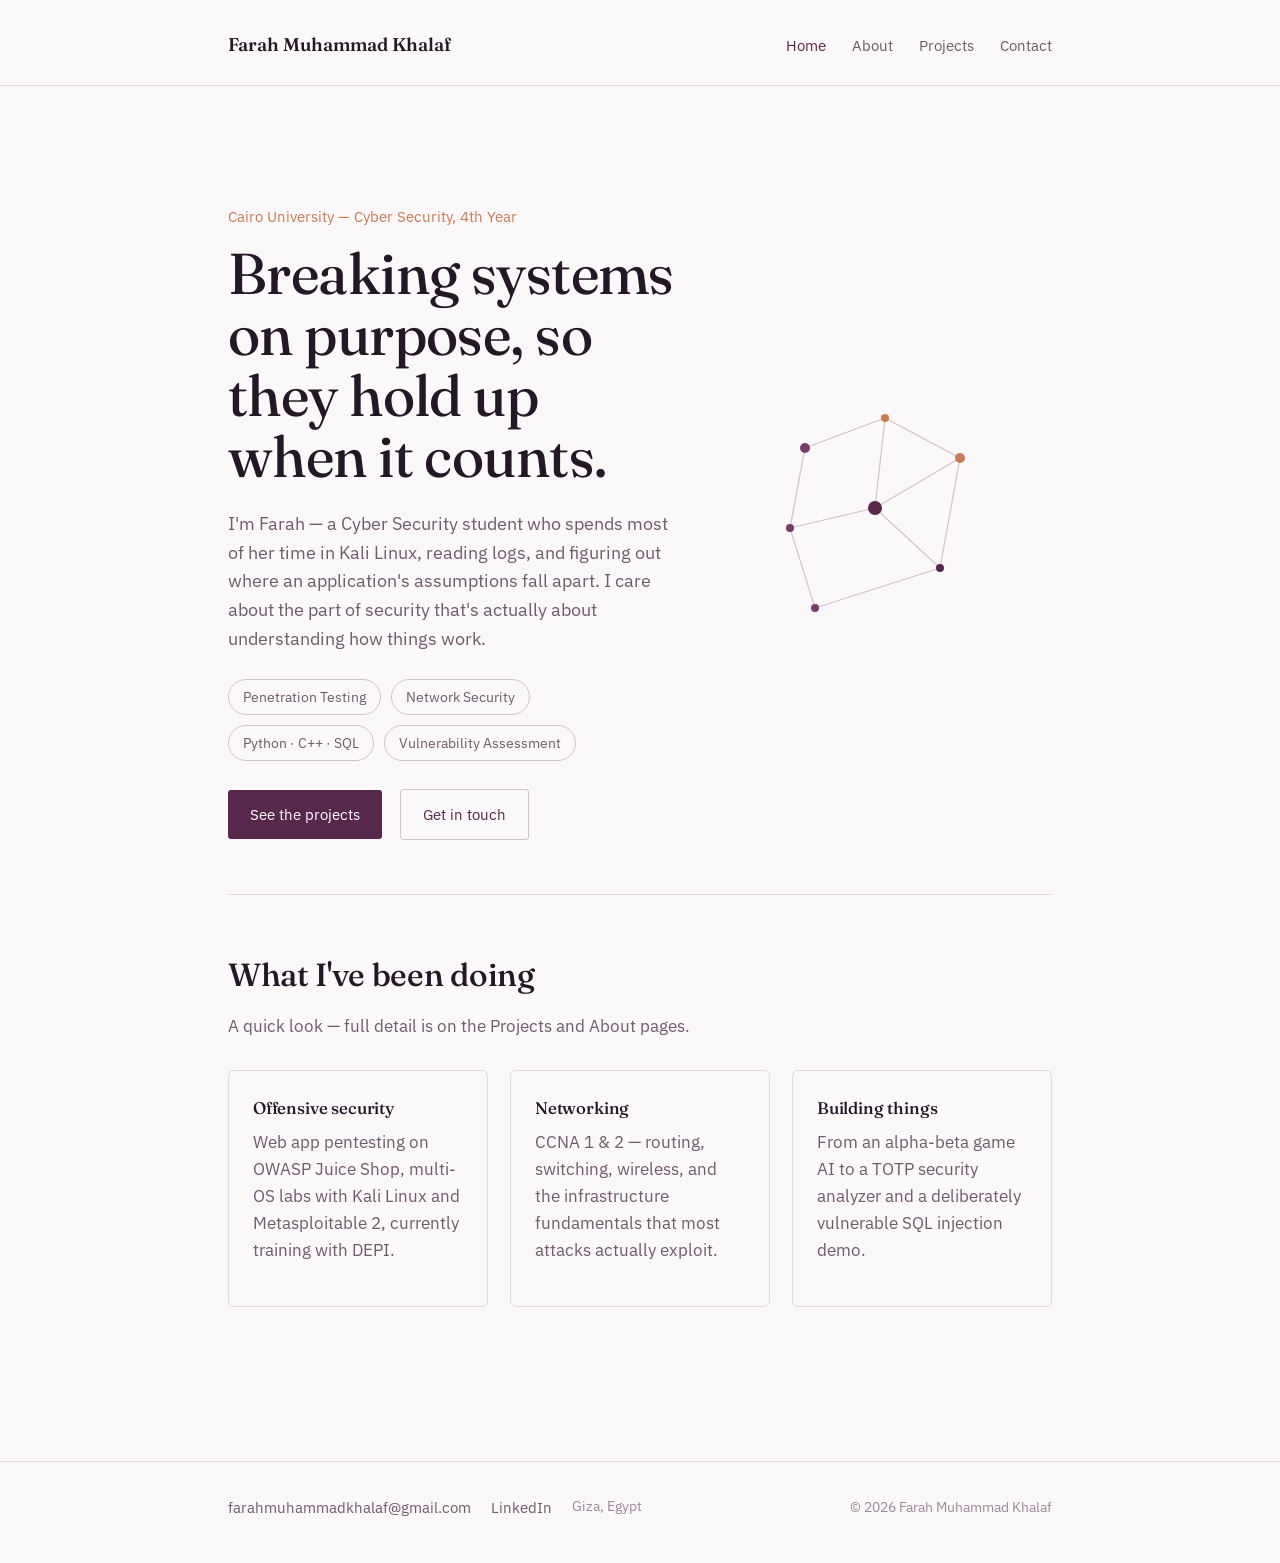
==== index.html @ e27280cc "add portfolio site" ====
<!DOCTYPE html>
<html lang="en">
<head>
<meta charset="UTF-8">
<meta name="viewport" content="width=device-width, initial-scale=1.0">
<title>Farah Muhammad Khalaf — Cyber Security Student</title>
<link rel="preconnect" href="https://fonts.googleapis.com">
<link href="https://fonts.googleapis.com/css2?family=Fraunces:opsz,wght@9..144,380..600&family=IBM+Plex+Sans:wght@400;500;600&family=IBM+Plex+Mono:wght@400;500&display=swap" rel="stylesheet">
<link rel="stylesheet" href="style.css">
</head>
<body>

<header class="site-head">
  <div class="wrap">
    <a href="index.html" class="mark">Farah Muhammad Khalaf</a>
    <nav class="primary-nav">
      <a href="index.html" class="current">Home</a>
      <a href="about.html">About</a>
      <a href="projects.html">Projects</a>
      <a href="contact.html">Contact</a>
    </nav>
  </div>
</header>

<main>
  <div class="wrap">
    <section class="hero" style="border-top:none;">
      <div>
        <div class="eyebrow">Cairo University — Cyber Security, 4th Year</div>
        <h1>Breaking systems on purpose, so they hold up when it counts.</h1>
        <p class="lead">I'm Farah — a Cyber Security student who spends most of her time in Kali Linux, reading logs, and figuring out where an application's assumptions fall apart. I care about the part of security that's actually about understanding how things work.</p>
        <div class="chips">
          <span class="chip">Penetration Testing</span>
          <span class="chip">Network Security</span>
          <span class="chip">Python · C++ · SQL</span>
          <span class="chip">Vulnerability Assessment</span>
        </div>
        <div class="cta-row">
          <a href="projects.html" class="btn">See the projects</a>
          <a href="contact.html" class="btn ghost">Get in touch</a>
        </div>
      </div>
      <div class="figure">
        <svg viewBox="0 0 280 280" width="280" height="280" role="img" aria-label="Network graph illustration">
          <g stroke="#D3C1CE" stroke-width="1.2" fill="none">
            <line x1="60" y1="70" x2="140" y2="40"/>
            <line x1="60" y1="70" x2="45" y2="150"/>
            <line x1="140" y1="40" x2="215" y2="80"/>
            <line x1="140" y1="40" x2="130" y2="130"/>
            <line x1="45" y1="150" x2="130" y2="130"/>
            <line x1="45" y1="150" x2="70" y2="230"/>
            <line x1="130" y1="130" x2="215" y2="80"/>
            <line x1="130" y1="130" x2="195" y2="190"/>
            <line x1="215" y1="80" x2="195" y2="190"/>
            <line x1="70" y1="230" x2="195" y2="190"/>
          </g>
          <g fill="#7A3B69">
            <circle cx="60" cy="70" r="5"/>
            <circle cx="45" cy="150" r="4"/>
            <circle cx="70" cy="230" r="4"/>
          </g>
          <g fill="#C97B54">
            <circle cx="140" cy="40" r="4"/>
            <circle cx="215" cy="80" r="5"/>
          </g>
          <g fill="#58274C">
            <circle cx="130" cy="130" r="7"/>
            <circle cx="195" cy="190" r="4"/>
          </g>
        </svg>
      </div>
    </section>

    <section>
      <div class="section-head">
        <h2>What I've been doing</h2>
        <p class="soft">A quick look — full detail is on the Projects and About pages.</p>
      </div>
      <div class="grid-3">
        <div class="card">
          <h3 style="font-size:1.05rem;">Offensive security</h3>
          <p class="soft">Web app pentesting on OWASP Juice Shop, multi-OS labs with Kali Linux and Metasploitable 2, currently training with DEPI.</p>
        </div>
        <div class="card">
          <h3 style="font-size:1.05rem;">Networking</h3>
          <p class="soft">CCNA 1 & 2 — routing, switching, wireless, and the infrastructure fundamentals that most attacks actually exploit.</p>
        </div>
        <div class="card">
          <h3 style="font-size:1.05rem;">Building things</h3>
          <p class="soft">From an alpha-beta game AI to a TOTP security analyzer and a deliberately vulnerable SQL injection demo.</p>
        </div>
      </div>
    </section>
  </div>
</main>

<footer class="site-foot">
  <div class="wrap">
    <div class="foot-links">
      <a href="mailto:farahmuhammadkhalaf@gmail.com">farahmuhammadkhalaf@gmail.com</a>
      <a href="https://linkedin.com/in/farah-muhammad-a29334345">LinkedIn</a>
      <span class="foot-note">Giza, Egypt</span>
    </div>
    <div class="foot-note">© 2026 Farah Muhammad Khalaf</div>
  </div>
</footer>

</body>
</html>
---- style.css ----
/* ============================================================
   Farah Muhammad Khalaf — Portfolio
   Design tokens: warm plum-ivory palette, editorial serif + plex sans
   ============================================================ */

:root {
  --bg: #FBF8F9;
  --bg-panel: #F3EAF1;
  --bg-panel-2: #F7EFE9;
  --ink: #241726;
  --ink-soft: #6E5B6C;
  --ink-faint: #9A8998;
  --accent: #7A3B69;
  --accent-deep: #58274C;
  --accent-warm: #C97B54;
  --line: #E4D8E1;
  --line-strong: #D3C1CE;
  --radius-s: 3px;
  --radius-m: 6px;
  --max-w: 880px;
}

* { box-sizing: border-box; }

html { scroll-behavior: smooth; }

body {
  margin: 0;
  background: var(--bg);
  color: var(--ink);
  font-family: "IBM Plex Sans", -apple-system, "Segoe UI", sans-serif;
  font-size: 17px;
  line-height: 1.6;
  -webkit-font-smoothing: antialiased;
}

h1, h2, h3, h4 {
  font-family: "Fraunces", Georgia, serif;
  font-weight: 500;
  color: var(--ink);
  margin: 0 0 0.4em;
  letter-spacing: -0.01em;
}

h1 { font-size: clamp(2.4rem, 5vw, 3.6rem); font-weight: 460; line-height: 1.06; }
h2 { font-size: clamp(1.5rem, 3vw, 2rem); }
h3 { font-size: 1.25rem; }

p { margin: 0 0 1em; max-width: 62ch; color: var(--ink); }
.soft { color: var(--ink-soft); }

a { color: var(--accent-deep); text-decoration: none; border-bottom: 1px solid var(--line-strong); }
a:hover { border-bottom-color: var(--accent); color: var(--accent); }

code, .mono {
  font-family: "IBM Plex Mono", ui-monospace, Menlo, monospace;
  font-size: 0.9em;
}

/* ---------- layout ---------- */
.wrap {
  max-width: var(--max-w);
  margin: 0 auto;
  padding: 0 28px;
}

header.site-head {
  padding: 30px 0 26px;
  border-bottom: 1px solid var(--line);
}
header.site-head .wrap {
  display: flex;
  align-items: baseline;
  justify-content: space-between;
  gap: 24px;
  flex-wrap: wrap;
}
.mark {
  font-family: "Fraunces", serif;
  font-size: 1.15rem;
  font-weight: 560;
  color: var(--ink);
  border: none;
}
.mark:hover { color: var(--accent); border: none; }
nav.primary-nav { display: flex; gap: 26px; }
nav.primary-nav a {
  border: none;
  font-size: 0.95rem;
  color: var(--ink-soft);
}
nav.primary-nav a.current,
nav.primary-nav a:hover { color: var(--accent-deep); }

main { padding: 64px 0 40px; }

footer.site-foot {
  border-top: 1px solid var(--line);
  margin-top: 60px;
  padding: 34px 0 44px;
}
footer.site-foot .wrap {
  display: flex;
  justify-content: space-between;
  gap: 20px;
  flex-wrap: wrap;
  align-items: flex-end;
}
footer.site-foot .foot-links { display: flex; gap: 20px; flex-wrap: wrap; }
footer.site-foot a { border: none; font-size: 0.92rem; color: var(--ink-soft); }
footer.site-foot a:hover { color: var(--accent); }
footer.site-foot .foot-note { font-size: 0.85rem; color: var(--ink-faint); }

/* ---------- hero ---------- */
.hero {
  display: grid;
  grid-template-columns: 1.15fr 0.85fr;
  gap: 40px;
  align-items: center;
  padding-bottom: 54px;
}
.hero .eyebrow {
  color: var(--accent-warm);
  font-size: 0.95rem;
  margin-bottom: 14px;
}
.hero p.lead { font-size: 1.12rem; color: var(--ink-soft); max-width: 46ch; }
.hero .figure { justify-self: center; }

.chips { display: flex; flex-wrap: wrap; gap: 10px; margin: 26px 0 6px; }
.chip {
  border: 1px solid var(--line-strong);
  border-radius: 999px;
  padding: 6px 14px;
  font-size: 0.86rem;
  color: var(--ink-soft);
}

.cta-row { margin-top: 28px; display: flex; gap: 18px; align-items: center; flex-wrap: wrap; }
.btn {
  display: inline-block;
  background: var(--accent-deep);
  color: #fff;
  border: none;
  padding: 12px 22px;
  border-radius: var(--radius-s);
  font-size: 0.96rem;
}
.btn:hover { background: var(--accent); color: #fff; }
.btn.ghost {
  background: transparent;
  color: var(--accent-deep);
  border: 1px solid var(--line-strong);
}
.btn.ghost:hover { border-color: var(--accent); color: var(--accent); }

/* ---------- sections ---------- */
section { padding: 54px 0; border-top: 1px solid var(--line); }
section:first-child { border-top: none; }
section .section-head { margin-bottom: 30px; max-width: 60ch; }

.grid-2 { display: grid; grid-template-columns: repeat(2, 1fr); gap: 26px; }
.grid-3 { display: grid; grid-template-columns: repeat(3, 1fr); gap: 22px; }

/* ---------- cards ---------- */
.card {
  border: 1px solid var(--line);
  border-radius: var(--radius-m);
  padding: 24px;
  background: var(--bg);
}
.project-card {
  display: block;
  border: 1px solid var(--line);
  border-radius: var(--radius-m);
  padding: 26px;
  color: var(--ink);
  transition: border-color 0.15s ease, transform 0.15s ease;
}
.project-card:hover { border-color: var(--accent); transform: translateY(-2px); }
.project-card .tag {
  font-size: 0.78rem;
  color: var(--accent-warm);
  margin-bottom: 10px;
  display: block;
}
.project-card h3 { margin-bottom: 8px; }
.project-card p { color: var(--ink-soft); margin-bottom: 0; font-size: 0.96rem; }
.project-list { display: flex; flex-direction: column; gap: 18px; }

/* ---------- timeline / lists ---------- */
.timeline-item {
  display: grid;
  grid-template-columns: 130px 1fr;
  gap: 18px;
  padding: 20px 0;
  border-top: 1px solid var(--line);
}
.timeline-item:first-of-type { border-top: none; }
.timeline-item .when { color: var(--ink-faint); font-size: 0.88rem; padding-top: 3px; }

.skill-group h4 { color: var(--accent-deep); font-size: 0.98rem; margin-bottom: 10px; }
.skill-group ul { margin: 0 0 26px; padding: 0; list-style: none; }
.skill-group li {
  color: var(--ink-soft);
  padding: 5px 0;
  border-top: 1px solid var(--line);
  font-size: 0.95rem;
}
.skill-group li:first-child { border-top: none; }

/* ---------- project detail ---------- */
.project-head { padding-bottom: 8px; }
.meta-row { display: flex; flex-wrap: wrap; gap: 10px; margin: 18px 0 6px; }
.detail-block { margin: 40px 0; }
.detail-block h2 { margin-bottom: 16px; }
ul.bullets { padding-left: 20px; margin: 0 0 1em; }
ul.bullets li { margin-bottom: 8px; color: var(--ink); max-width: 60ch; }

.codebox {
  background: var(--accent-deep);
  color: #F3E9F0;
  border-radius: var(--radius-m);
  padding: 20px 22px;
  overflow-x: auto;
  font-size: 0.86rem;
  line-height: 1.65;
}
.codebox .hl { color: var(--accent-warm); font-weight: 600; }
.callout {
  border-left: 3px solid var(--accent-warm);
  background: var(--bg-panel-2);
  padding: 16px 20px;
  border-radius: 0 var(--radius-m) var(--radius-m) 0;
  margin: 22px 0;
}
.callout p { margin: 0; color: var(--ink); }

.demo-frame {
  border: 1px solid var(--line-strong);
  border-radius: var(--radius-m);
  overflow: hidden;
  background: var(--bg-panel);
}
.demo-frame .demo-bar {
  padding: 10px 16px;
  font-size: 0.82rem;
  color: var(--ink-soft);
  border-bottom: 1px solid var(--line-strong);
  display: flex;
  justify-content: space-between;
}
.demo-frame iframe { width: 100%; height: 560px; border: none; display: block; background: #fff; }

.nav-between {
  display: flex;
  justify-content: space-between;
  padding-top: 30px;
  margin-top: 20px;
  border-top: 1px solid var(--line);
}

/* ---------- contact ---------- */
.contact-grid { display: grid; grid-template-columns: 1fr 1fr; gap: 16px; margin-top: 10px; }
.contact-item {
  border: 1px solid var(--line);
  border-radius: var(--radius-m);
  padding: 20px;
}
.contact-item .label { font-size: 0.82rem; color: var(--ink-faint); margin-bottom: 6px; }
.contact-item .value { font-size: 1.02rem; }
.contact-item a { border: none; }

/* ---------- responsive ---------- */
@media (max-width: 760px) {
  .hero { grid-template-columns: 1fr; }
  .hero .figure { display: none; }
  .grid-2, .grid-3 { grid-template-columns: 1fr; }
  .timeline-item { grid-template-columns: 1fr; gap: 4px; }
  .contact-grid { grid-template-columns: 1fr; }
  footer.site-foot .wrap { flex-direction: column; align-items: flex-start; }
}

@media (prefers-reduced-motion: reduce) {
  html { scroll-behavior: auto; }
  * { transition: none !important; }
}

:focus-visible {
  outline: 2px solid var(--accent);
  outline-offset: 2px;
}
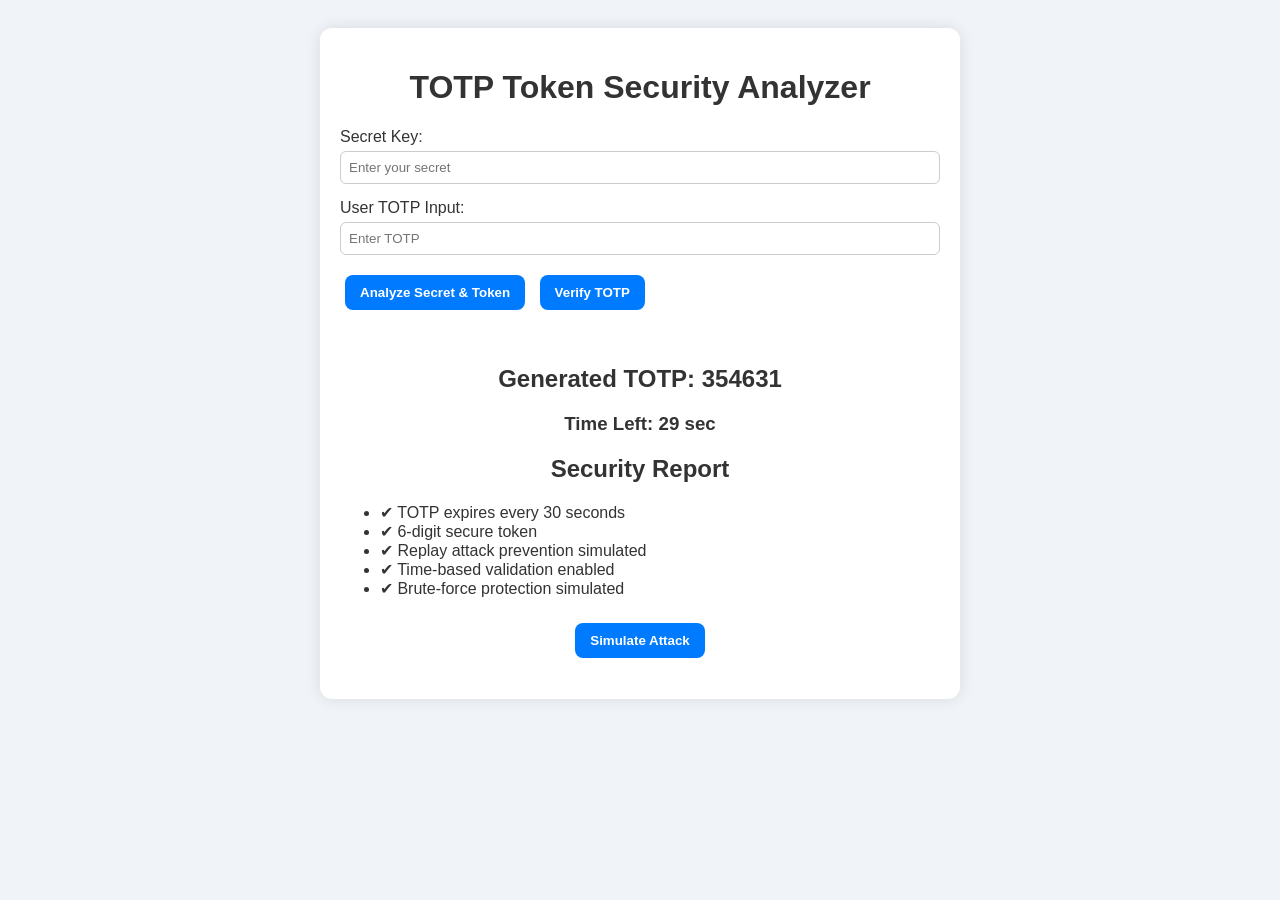
==== commit 7cbf8175: "Add files via upload Add missing TOTP demo files" ====
--- a/index.html
+++ b/index.html
@@ -1,109 +1,49 @@
-<!DOCTYPE html>
-<html lang="en">
-<head>
-<meta charset="UTF-8">
-<meta name="viewport" content="width=device-width, initial-scale=1.0">
-<title>Farah Muhammad Khalaf — Cyber Security Student</title>
-<link rel="preconnect" href="https://fonts.googleapis.com">
-<link href="https://fonts.googleapis.com/css2?family=Fraunces:opsz,wght@9..144,380..600&family=IBM+Plex+Sans:wght@400;500;600&family=IBM+Plex+Mono:wght@400;500&display=swap" rel="stylesheet">
-<link rel="stylesheet" href="style.css">
-</head>
-<body>
-
-<header class="site-head">
-  <div class="wrap">
-    <a href="index.html" class="mark">Farah Muhammad Khalaf</a>
-    <nav class="primary-nav">
-      <a href="index.html" class="current">Home</a>
-      <a href="about.html">About</a>
-      <a href="projects.html">Projects</a>
-      <a href="contact.html">Contact</a>
-    </nav>
-  </div>
-</header>
-
-<main>
-  <div class="wrap">
-    <section class="hero" style="border-top:none;">
-      <div>
-        <div class="eyebrow">Cairo University — Cyber Security, 4th Year</div>
-        <h1>Breaking systems on purpose, so they hold up when it counts.</h1>
-        <p class="lead">I'm Farah — a Cyber Security student who spends most of her time in Kali Linux, reading logs, and figuring out where an application's assumptions fall apart. I care about the part of security that's actually about understanding how things work.</p>
-        <div class="chips">
-          <span class="chip">Penetration Testing</span>
-          <span class="chip">Network Security</span>
-          <span class="chip">Python · C++ · SQL</span>
-          <span class="chip">Vulnerability Assessment</span>
-        </div>
-        <div class="cta-row">
-          <a href="projects.html" class="btn">See the projects</a>
-          <a href="contact.html" class="btn ghost">Get in touch</a>
-        </div>
-      </div>
-      <div class="figure">
-        <svg viewBox="0 0 280 280" width="280" height="280" role="img" aria-label="Network graph illustration">
-          <g stroke="#D3C1CE" stroke-width="1.2" fill="none">
-            <line x1="60" y1="70" x2="140" y2="40"/>
-            <line x1="60" y1="70" x2="45" y2="150"/>
-            <line x1="140" y1="40" x2="215" y2="80"/>
-            <line x1="140" y1="40" x2="130" y2="130"/>
-            <line x1="45" y1="150" x2="130" y2="130"/>
-            <line x1="45" y1="150" x2="70" y2="230"/>
-            <line x1="130" y1="130" x2="215" y2="80"/>
-            <line x1="130" y1="130" x2="195" y2="190"/>
-            <line x1="215" y1="80" x2="195" y2="190"/>
-            <line x1="70" y1="230" x2="195" y2="190"/>
-          </g>
-          <g fill="#7A3B69">
-            <circle cx="60" cy="70" r="5"/>
-            <circle cx="45" cy="150" r="4"/>
-            <circle cx="70" cy="230" r="4"/>
-          </g>
-          <g fill="#C97B54">
-            <circle cx="140" cy="40" r="4"/>
-            <circle cx="215" cy="80" r="5"/>
-          </g>
-          <g fill="#58274C">
-            <circle cx="130" cy="130" r="7"/>
-            <circle cx="195" cy="190" r="4"/>
-          </g>
-        </svg>
-      </div>
-    </section>
-
-    <section>
-      <div class="section-head">
-        <h2>What I've been doing</h2>
-        <p class="soft">A quick look — full detail is on the Projects and About pages.</p>
-      </div>
-      <div class="grid-3">
-        <div class="card">
-          <h3 style="font-size:1.05rem;">Offensive security</h3>
-          <p class="soft">Web app pentesting on OWASP Juice Shop, multi-OS labs with Kali Linux and Metasploitable 2, currently training with DEPI.</p>
-        </div>
-        <div class="card">
-          <h3 style="font-size:1.05rem;">Networking</h3>
-          <p class="soft">CCNA 1 & 2 — routing, switching, wireless, and the infrastructure fundamentals that most attacks actually exploit.</p>
-        </div>
-        <div class="card">
-          <h3 style="font-size:1.05rem;">Building things</h3>
-          <p class="soft">From an alpha-beta game AI to a TOTP security analyzer and a deliberately vulnerable SQL injection demo.</p>
-        </div>
-      </div>
-    </section>
-  </div>
-</main>
-
-<footer class="site-foot">
-  <div class="wrap">
-    <div class="foot-links">
-      <a href="mailto:farahmuhammadkhalaf@gmail.com">farahmuhammadkhalaf@gmail.com</a>
-      <a href="https://linkedin.com/in/farah-muhammad-a29334345">LinkedIn</a>
-      <span class="foot-note">Giza, Egypt</span>
-    </div>
-    <div class="foot-note">© 2026 Farah Muhammad Khalaf</div>
-  </div>
-</footer>
-
-</body>
-</html>
+﻿<!DOCTYPE html>
+<html lang="ar">
+<head>
+    <meta charset="UTF-8">
+    <meta name="viewport" content="width=device-width, initial-scale=1.0">
+    <title>TOTP Token Security Analyzer</title>
+    <link rel="stylesheet" href="style.css">
+</head>
+<body>
+
+    <div class="container">
+        <h1>TOTP Token Security Analyzer</h1>
+
+        <div class="section">
+            <label>Secret Key:</label>
+            <input type="text" id="secret" placeholder="Enter your secret">
+        </div>
+
+        <div class="section">
+            <label>User TOTP Input:</label>
+            <input type="text" id="userTotp" placeholder="Enter TOTP">
+        </div>
+
+        <div class="buttons">
+            <button onclick="analyze()">Analyze Secret & Token</button>
+            <button onclick="verifyTOTP()">Verify TOTP</button>
+        </div>
+
+        <div id="result"></div>
+
+        <div class="totp-section">
+            <h2>Generated TOTP: <span id="generatedTotp">000000</span></h2>
+            <h3>Time Left: <span id="timer">30</span> sec</h3>
+        </div>
+
+        <div class="report">
+            <h2>Security Report</h2>
+            <ul id="report"></ul>
+        </div>
+
+        <div class="attack">
+            <button onclick="simulateAttack()">Simulate Attack</button>
+            <p id="attackResult"></p>
+        </div>
+    </div>
+
+    <script src="script.js"></script>
+</body>
+</html>
--- a/style.css
+++ b/style.css
@@ -1,292 +1,73 @@
-/* ============================================================
-   Farah Muhammad Khalaf — Portfolio
-   Design tokens: warm plum-ivory palette, editorial serif + plex sans
-   ============================================================ */
-
-:root {
-  --bg: #FBF8F9;
-  --bg-panel: #F3EAF1;
-  --bg-panel-2: #F7EFE9;
-  --ink: #241726;
-  --ink-soft: #6E5B6C;
-  --ink-faint: #9A8998;
-  --accent: #7A3B69;
-  --accent-deep: #58274C;
-  --accent-warm: #C97B54;
-  --line: #E4D8E1;
-  --line-strong: #D3C1CE;
-  --radius-s: 3px;
-  --radius-m: 6px;
-  --max-w: 880px;
-}
-
-* { box-sizing: border-box; }
-
-html { scroll-behavior: smooth; }
-
-body {
-  margin: 0;
-  background: var(--bg);
-  color: var(--ink);
-  font-family: "IBM Plex Sans", -apple-system, "Segoe UI", sans-serif;
-  font-size: 17px;
-  line-height: 1.6;
-  -webkit-font-smoothing: antialiased;
-}
-
-h1, h2, h3, h4 {
-  font-family: "Fraunces", Georgia, serif;
-  font-weight: 500;
-  color: var(--ink);
-  margin: 0 0 0.4em;
-  letter-spacing: -0.01em;
-}
-
-h1 { font-size: clamp(2.4rem, 5vw, 3.6rem); font-weight: 460; line-height: 1.06; }
-h2 { font-size: clamp(1.5rem, 3vw, 2rem); }
-h3 { font-size: 1.25rem; }
-
-p { margin: 0 0 1em; max-width: 62ch; color: var(--ink); }
-.soft { color: var(--ink-soft); }
-
-a { color: var(--accent-deep); text-decoration: none; border-bottom: 1px solid var(--line-strong); }
-a:hover { border-bottom-color: var(--accent); color: var(--accent); }
-
-code, .mono {
-  font-family: "IBM Plex Mono", ui-monospace, Menlo, monospace;
-  font-size: 0.9em;
-}
-
-/* ---------- layout ---------- */
-.wrap {
-  max-width: var(--max-w);
-  margin: 0 auto;
-  padding: 0 28px;
-}
-
-header.site-head {
-  padding: 30px 0 26px;
-  border-bottom: 1px solid var(--line);
-}
-header.site-head .wrap {
-  display: flex;
-  align-items: baseline;
-  justify-content: space-between;
-  gap: 24px;
-  flex-wrap: wrap;
-}
-.mark {
-  font-family: "Fraunces", serif;
-  font-size: 1.15rem;
-  font-weight: 560;
-  color: var(--ink);
-  border: none;
-}
-.mark:hover { color: var(--accent); border: none; }
-nav.primary-nav { display: flex; gap: 26px; }
-nav.primary-nav a {
-  border: none;
-  font-size: 0.95rem;
-  color: var(--ink-soft);
-}
-nav.primary-nav a.current,
-nav.primary-nav a:hover { color: var(--accent-deep); }
-
-main { padding: 64px 0 40px; }
-
-footer.site-foot {
-  border-top: 1px solid var(--line);
-  margin-top: 60px;
-  padding: 34px 0 44px;
-}
-footer.site-foot .wrap {
-  display: flex;
-  justify-content: space-between;
-  gap: 20px;
-  flex-wrap: wrap;
-  align-items: flex-end;
-}
-footer.site-foot .foot-links { display: flex; gap: 20px; flex-wrap: wrap; }
-footer.site-foot a { border: none; font-size: 0.92rem; color: var(--ink-soft); }
-footer.site-foot a:hover { color: var(--accent); }
-footer.site-foot .foot-note { font-size: 0.85rem; color: var(--ink-faint); }
-
-/* ---------- hero ---------- */
-.hero {
-  display: grid;
-  grid-template-columns: 1.15fr 0.85fr;
-  gap: 40px;
-  align-items: center;
-  padding-bottom: 54px;
-}
-.hero .eyebrow {
-  color: var(--accent-warm);
-  font-size: 0.95rem;
-  margin-bottom: 14px;
-}
-.hero p.lead { font-size: 1.12rem; color: var(--ink-soft); max-width: 46ch; }
-.hero .figure { justify-self: center; }
-
-.chips { display: flex; flex-wrap: wrap; gap: 10px; margin: 26px 0 6px; }
-.chip {
-  border: 1px solid var(--line-strong);
-  border-radius: 999px;
-  padding: 6px 14px;
-  font-size: 0.86rem;
-  color: var(--ink-soft);
-}
-
-.cta-row { margin-top: 28px; display: flex; gap: 18px; align-items: center; flex-wrap: wrap; }
-.btn {
-  display: inline-block;
-  background: var(--accent-deep);
-  color: #fff;
-  border: none;
-  padding: 12px 22px;
-  border-radius: var(--radius-s);
-  font-size: 0.96rem;
-}
-.btn:hover { background: var(--accent); color: #fff; }
-.btn.ghost {
-  background: transparent;
-  color: var(--accent-deep);
-  border: 1px solid var(--line-strong);
-}
-.btn.ghost:hover { border-color: var(--accent); color: var(--accent); }
-
-/* ---------- sections ---------- */
-section { padding: 54px 0; border-top: 1px solid var(--line); }
-section:first-child { border-top: none; }
-section .section-head { margin-bottom: 30px; max-width: 60ch; }
-
-.grid-2 { display: grid; grid-template-columns: repeat(2, 1fr); gap: 26px; }
-.grid-3 { display: grid; grid-template-columns: repeat(3, 1fr); gap: 22px; }
-
-/* ---------- cards ---------- */
-.card {
-  border: 1px solid var(--line);
-  border-radius: var(--radius-m);
-  padding: 24px;
-  background: var(--bg);
-}
-.project-card {
-  display: block;
-  border: 1px solid var(--line);
-  border-radius: var(--radius-m);
-  padding: 26px;
-  color: var(--ink);
-  transition: border-color 0.15s ease, transform 0.15s ease;
-}
-.project-card:hover { border-color: var(--accent); transform: translateY(-2px); }
-.project-card .tag {
-  font-size: 0.78rem;
-  color: var(--accent-warm);
-  margin-bottom: 10px;
-  display: block;
-}
-.project-card h3 { margin-bottom: 8px; }
-.project-card p { color: var(--ink-soft); margin-bottom: 0; font-size: 0.96rem; }
-.project-list { display: flex; flex-direction: column; gap: 18px; }
-
-/* ---------- timeline / lists ---------- */
-.timeline-item {
-  display: grid;
-  grid-template-columns: 130px 1fr;
-  gap: 18px;
-  padding: 20px 0;
-  border-top: 1px solid var(--line);
-}
-.timeline-item:first-of-type { border-top: none; }
-.timeline-item .when { color: var(--ink-faint); font-size: 0.88rem; padding-top: 3px; }
-
-.skill-group h4 { color: var(--accent-deep); font-size: 0.98rem; margin-bottom: 10px; }
-.skill-group ul { margin: 0 0 26px; padding: 0; list-style: none; }
-.skill-group li {
-  color: var(--ink-soft);
-  padding: 5px 0;
-  border-top: 1px solid var(--line);
-  font-size: 0.95rem;
-}
-.skill-group li:first-child { border-top: none; }
-
-/* ---------- project detail ---------- */
-.project-head { padding-bottom: 8px; }
-.meta-row { display: flex; flex-wrap: wrap; gap: 10px; margin: 18px 0 6px; }
-.detail-block { margin: 40px 0; }
-.detail-block h2 { margin-bottom: 16px; }
-ul.bullets { padding-left: 20px; margin: 0 0 1em; }
-ul.bullets li { margin-bottom: 8px; color: var(--ink); max-width: 60ch; }
-
-.codebox {
-  background: var(--accent-deep);
-  color: #F3E9F0;
-  border-radius: var(--radius-m);
-  padding: 20px 22px;
-  overflow-x: auto;
-  font-size: 0.86rem;
-  line-height: 1.65;
-}
-.codebox .hl { color: var(--accent-warm); font-weight: 600; }
-.callout {
-  border-left: 3px solid var(--accent-warm);
-  background: var(--bg-panel-2);
-  padding: 16px 20px;
-  border-radius: 0 var(--radius-m) var(--radius-m) 0;
-  margin: 22px 0;
-}
-.callout p { margin: 0; color: var(--ink); }
-
-.demo-frame {
-  border: 1px solid var(--line-strong);
-  border-radius: var(--radius-m);
-  overflow: hidden;
-  background: var(--bg-panel);
-}
-.demo-frame .demo-bar {
-  padding: 10px 16px;
-  font-size: 0.82rem;
-  color: var(--ink-soft);
-  border-bottom: 1px solid var(--line-strong);
-  display: flex;
-  justify-content: space-between;
-}
-.demo-frame iframe { width: 100%; height: 560px; border: none; display: block; background: #fff; }
-
-.nav-between {
-  display: flex;
-  justify-content: space-between;
-  padding-top: 30px;
-  margin-top: 20px;
-  border-top: 1px solid var(--line);
-}
-
-/* ---------- contact ---------- */
-.contact-grid { display: grid; grid-template-columns: 1fr 1fr; gap: 16px; margin-top: 10px; }
-.contact-item {
-  border: 1px solid var(--line);
-  border-radius: var(--radius-m);
-  padding: 20px;
-}
-.contact-item .label { font-size: 0.82rem; color: var(--ink-faint); margin-bottom: 6px; }
-.contact-item .value { font-size: 1.02rem; }
-.contact-item a { border: none; }
-
-/* ---------- responsive ---------- */
-@media (max-width: 760px) {
-  .hero { grid-template-columns: 1fr; }
-  .hero .figure { display: none; }
-  .grid-2, .grid-3 { grid-template-columns: 1fr; }
-  .timeline-item { grid-template-columns: 1fr; gap: 4px; }
-  .contact-grid { grid-template-columns: 1fr; }
-  footer.site-foot .wrap { flex-direction: column; align-items: flex-start; }
-}
-
-@media (prefers-reduced-motion: reduce) {
-  html { scroll-behavior: auto; }
-  * { transition: none !important; }
-}
-
-:focus-visible {
-  outline: 2px solid var(--accent);
-  outline-offset: 2px;
-}
+body {
+    font-family: Arial, sans-serif;
+    background: #f0f4f8;
+    color: #333;
+    padding: 20px;
+}
+
+.container {
+    max-width: 600px;
+    margin: auto;
+    background: #fff;
+    padding: 20px;
+    border-radius: 12px;
+    box-shadow: 0 0 15px rgba(0,0,0,0.1);
+}
+
+h1, h2, h3 {
+    text-align: center;
+}
+
+.section {
+    margin-bottom: 15px;
+}
+
+input {
+    width: 100%;
+    padding: 8px;
+    margin-top: 5px;
+    border-radius: 6px;
+    border: 1px solid #ccc;
+    box-sizing: border-box;
+}
+
+button {
+    padding: 10px 15px;
+    border: none;
+    border-radius: 8px;
+    cursor: pointer;
+    margin: 5px;
+    background: #007bff;
+    color: #fff;
+    font-weight: bold;
+}
+
+    button:hover {
+        background: #0056b3;
+    }
+
+#result {
+    padding: 10px;
+    border-radius: 8px;
+    margin-top: 10px;
+    text-align: center;
+    font-weight: bold;
+}
+
+.totp-section {
+    text-align: center;
+    margin-top: 20px;
+}
+
+.report {
+    margin-top: 20px;
+}
+
+.attack {
+    margin-top: 20px;
+    text-align: center;
+}
+
+#attackResult {
+    font-weight: bold;
+}
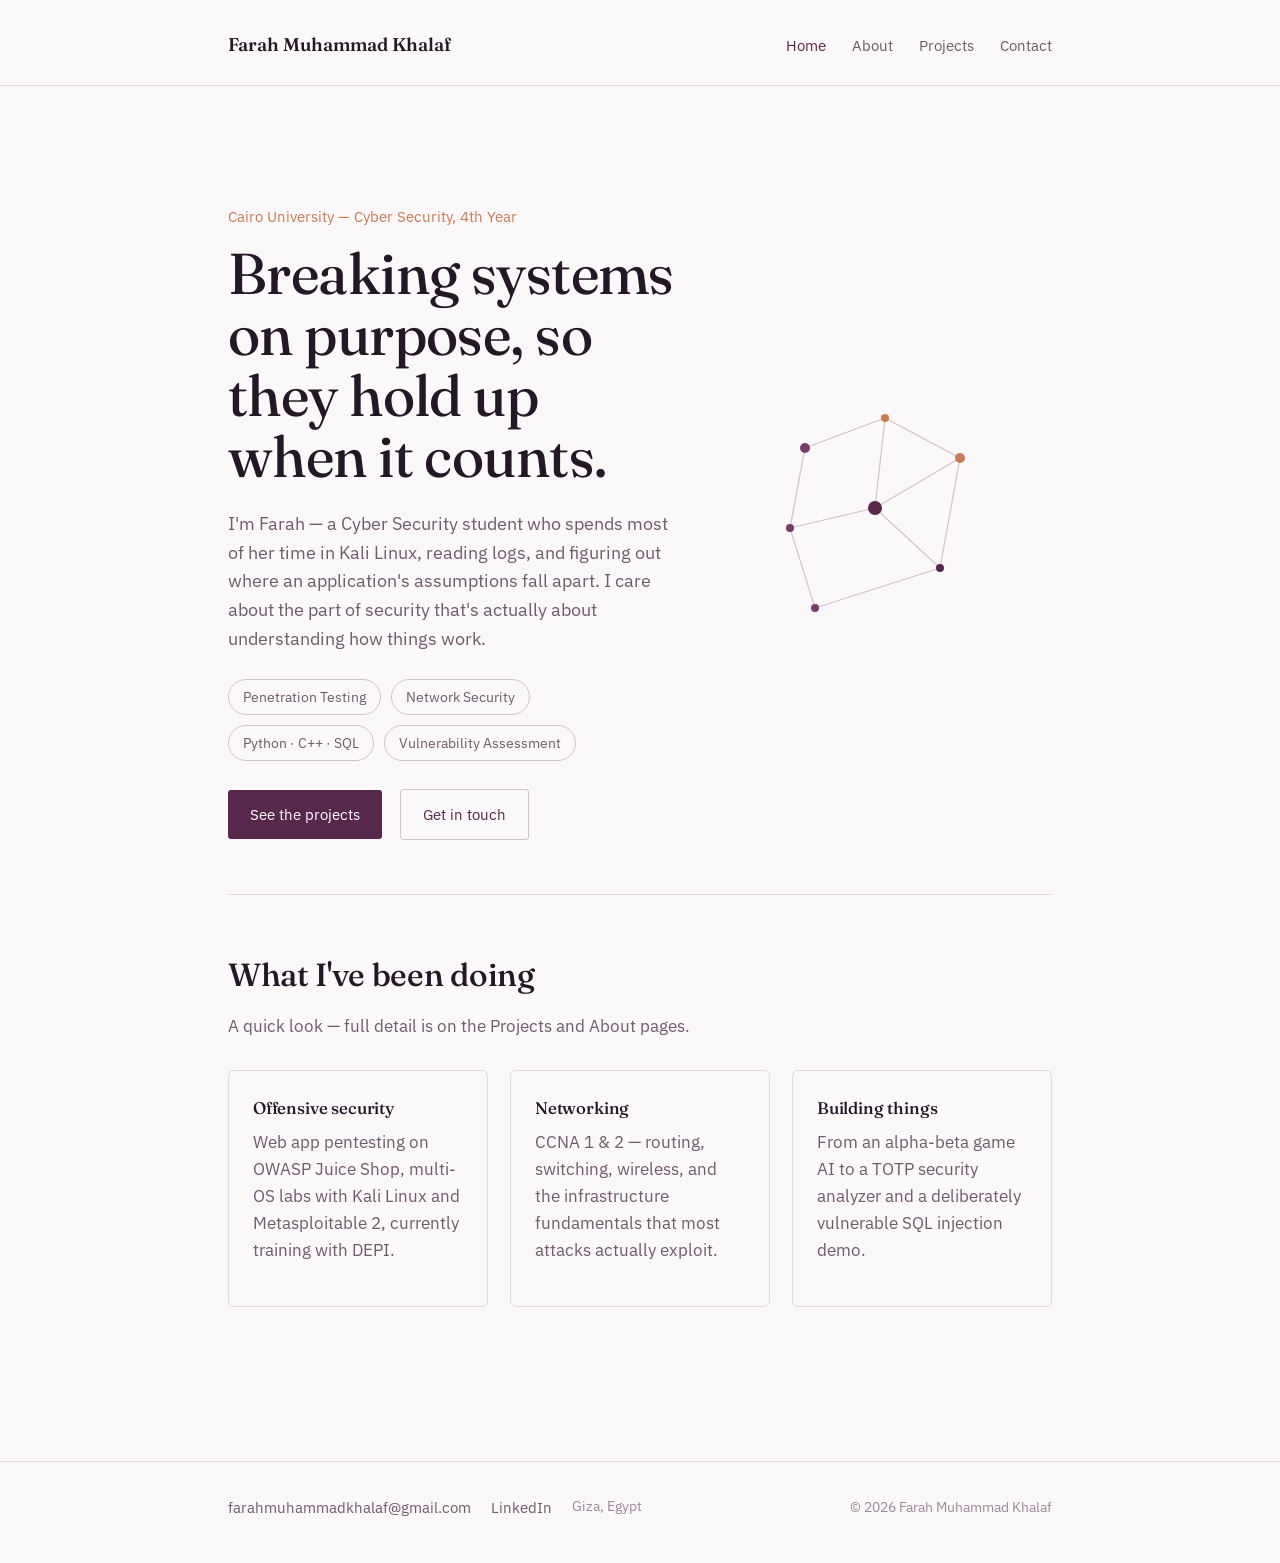
==== commit ed16c2e8: "Add files via upload" ====
--- a/index.html
+++ b/index.html
@@ -1,49 +1,109 @@
-﻿<!DOCTYPE html>
-<html lang="ar">
-<head>
-    <meta charset="UTF-8">
-    <meta name="viewport" content="width=device-width, initial-scale=1.0">
-    <title>TOTP Token Security Analyzer</title>
-    <link rel="stylesheet" href="style.css">
-</head>
-<body>
-
-    <div class="container">
-        <h1>TOTP Token Security Analyzer</h1>
-
-        <div class="section">
-            <label>Secret Key:</label>
-            <input type="text" id="secret" placeholder="Enter your secret">
-        </div>
-
-        <div class="section">
-            <label>User TOTP Input:</label>
-            <input type="text" id="userTotp" placeholder="Enter TOTP">
-        </div>
-
-        <div class="buttons">
-            <button onclick="analyze()">Analyze Secret & Token</button>
-            <button onclick="verifyTOTP()">Verify TOTP</button>
-        </div>
-
-        <div id="result"></div>
-
-        <div class="totp-section">
-            <h2>Generated TOTP: <span id="generatedTotp">000000</span></h2>
-            <h3>Time Left: <span id="timer">30</span> sec</h3>
-        </div>
-
-        <div class="report">
-            <h2>Security Report</h2>
-            <ul id="report"></ul>
-        </div>
-
-        <div class="attack">
-            <button onclick="simulateAttack()">Simulate Attack</button>
-            <p id="attackResult"></p>
-        </div>
-    </div>
-
-    <script src="script.js"></script>
-</body>
-</html>
+<!DOCTYPE html>
+<html lang="en">
+<head>
+<meta charset="UTF-8">
+<meta name="viewport" content="width=device-width, initial-scale=1.0">
+<title>Farah Muhammad Khalaf — Cyber Security Student</title>
+<link rel="preconnect" href="https://fonts.googleapis.com">
+<link href="https://fonts.googleapis.com/css2?family=Fraunces:opsz,wght@9..144,380..600&family=IBM+Plex+Sans:wght@400;500;600&family=IBM+Plex+Mono:wght@400;500&display=swap" rel="stylesheet">
+<link rel="stylesheet" href="style.css">
+</head>
+<body>
+
+<header class="site-head">
+  <div class="wrap">
+    <a href="index.html" class="mark">Farah Muhammad Khalaf</a>
+    <nav class="primary-nav">
+      <a href="index.html" class="current">Home</a>
+      <a href="about.html">About</a>
+      <a href="projects.html">Projects</a>
+      <a href="contact.html">Contact</a>
+    </nav>
+  </div>
+</header>
+
+<main>
+  <div class="wrap">
+    <section class="hero" style="border-top:none;">
+      <div>
+        <div class="eyebrow">Cairo University — Cyber Security, 4th Year</div>
+        <h1>Breaking systems on purpose, so they hold up when it counts.</h1>
+        <p class="lead">I'm Farah — a Cyber Security student who spends most of her time in Kali Linux, reading logs, and figuring out where an application's assumptions fall apart. I care about the part of security that's actually about understanding how things work.</p>
+        <div class="chips">
+          <span class="chip">Penetration Testing</span>
+          <span class="chip">Network Security</span>
+          <span class="chip">Python · C++ · SQL</span>
+          <span class="chip">Vulnerability Assessment</span>
+        </div>
+        <div class="cta-row">
+          <a href="projects.html" class="btn">See the projects</a>
+          <a href="contact.html" class="btn ghost">Get in touch</a>
+        </div>
+      </div>
+      <div class="figure">
+        <svg viewBox="0 0 280 280" width="280" height="280" role="img" aria-label="Network graph illustration">
+          <g stroke="#D3C1CE" stroke-width="1.2" fill="none">
+            <line x1="60" y1="70" x2="140" y2="40"/>
+            <line x1="60" y1="70" x2="45" y2="150"/>
+            <line x1="140" y1="40" x2="215" y2="80"/>
+            <line x1="140" y1="40" x2="130" y2="130"/>
+            <line x1="45" y1="150" x2="130" y2="130"/>
+            <line x1="45" y1="150" x2="70" y2="230"/>
+            <line x1="130" y1="130" x2="215" y2="80"/>
+            <line x1="130" y1="130" x2="195" y2="190"/>
+            <line x1="215" y1="80" x2="195" y2="190"/>
+            <line x1="70" y1="230" x2="195" y2="190"/>
+          </g>
+          <g fill="#7A3B69">
+            <circle cx="60" cy="70" r="5"/>
+            <circle cx="45" cy="150" r="4"/>
+            <circle cx="70" cy="230" r="4"/>
+          </g>
+          <g fill="#C97B54">
+            <circle cx="140" cy="40" r="4"/>
+            <circle cx="215" cy="80" r="5"/>
+          </g>
+          <g fill="#58274C">
+            <circle cx="130" cy="130" r="7"/>
+            <circle cx="195" cy="190" r="4"/>
+          </g>
+        </svg>
+      </div>
+    </section>
+
+    <section>
+      <div class="section-head">
+        <h2>What I've been doing</h2>
+        <p class="soft">A quick look — full detail is on the Projects and About pages.</p>
+      </div>
+      <div class="grid-3">
+        <div class="card">
+          <h3 style="font-size:1.05rem;">Offensive security</h3>
+          <p class="soft">Web app pentesting on OWASP Juice Shop, multi-OS labs with Kali Linux and Metasploitable 2, currently training with DEPI.</p>
+        </div>
+        <div class="card">
+          <h3 style="font-size:1.05rem;">Networking</h3>
+          <p class="soft">CCNA 1 & 2 — routing, switching, wireless, and the infrastructure fundamentals that most attacks actually exploit.</p>
+        </div>
+        <div class="card">
+          <h3 style="font-size:1.05rem;">Building things</h3>
+          <p class="soft">From an alpha-beta game AI to a TOTP security analyzer and a deliberately vulnerable SQL injection demo.</p>
+        </div>
+      </div>
+    </section>
+  </div>
+</main>
+
+<footer class="site-foot">
+  <div class="wrap">
+    <div class="foot-links">
+      <a href="mailto:farahmuhammadkhalaf@gmail.com">farahmuhammadkhalaf@gmail.com</a>
+      <a href="https://linkedin.com/in/farah-muhammad-a29334345">LinkedIn</a>
+      <span class="foot-note">Giza, Egypt</span>
+    </div>
+    <div class="foot-note">© 2026 Farah Muhammad Khalaf</div>
+  </div>
+</footer>
+
+</body>
+</html>
--- a/style.css
+++ b/style.css
@@ -1,73 +1,292 @@
-body {
-    font-family: Arial, sans-serif;
-    background: #f0f4f8;
-    color: #333;
-    padding: 20px;
-}
-
-.container {
-    max-width: 600px;
-    margin: auto;
-    background: #fff;
-    padding: 20px;
-    border-radius: 12px;
-    box-shadow: 0 0 15px rgba(0,0,0,0.1);
-}
-
-h1, h2, h3 {
-    text-align: center;
-}
-
-.section {
-    margin-bottom: 15px;
-}
-
-input {
-    width: 100%;
-    padding: 8px;
-    margin-top: 5px;
-    border-radius: 6px;
-    border: 1px solid #ccc;
-    box-sizing: border-box;
-}
-
-button {
-    padding: 10px 15px;
-    border: none;
-    border-radius: 8px;
-    cursor: pointer;
-    margin: 5px;
-    background: #007bff;
-    color: #fff;
-    font-weight: bold;
-}
-
-    button:hover {
-        background: #0056b3;
-    }
-
-#result {
-    padding: 10px;
-    border-radius: 8px;
-    margin-top: 10px;
-    text-align: center;
-    font-weight: bold;
-}
-
-.totp-section {
-    text-align: center;
-    margin-top: 20px;
-}
-
-.report {
-    margin-top: 20px;
-}
-
-.attack {
-    margin-top: 20px;
-    text-align: center;
-}
-
-#attackResult {
-    font-weight: bold;
-}
+/* ============================================================
+   Farah Muhammad Khalaf — Portfolio
+   Design tokens: warm plum-ivory palette, editorial serif + plex sans
+   ============================================================ */
+
+:root {
+  --bg: #FBF8F9;
+  --bg-panel: #F3EAF1;
+  --bg-panel-2: #F7EFE9;
+  --ink: #241726;
+  --ink-soft: #6E5B6C;
+  --ink-faint: #9A8998;
+  --accent: #7A3B69;
+  --accent-deep: #58274C;
+  --accent-warm: #C97B54;
+  --line: #E4D8E1;
+  --line-strong: #D3C1CE;
+  --radius-s: 3px;
+  --radius-m: 6px;
+  --max-w: 880px;
+}
+
+* { box-sizing: border-box; }
+
+html { scroll-behavior: smooth; }
+
+body {
+  margin: 0;
+  background: var(--bg);
+  color: var(--ink);
+  font-family: "IBM Plex Sans", -apple-system, "Segoe UI", sans-serif;
+  font-size: 17px;
+  line-height: 1.6;
+  -webkit-font-smoothing: antialiased;
+}
+
+h1, h2, h3, h4 {
+  font-family: "Fraunces", Georgia, serif;
+  font-weight: 500;
+  color: var(--ink);
+  margin: 0 0 0.4em;
+  letter-spacing: -0.01em;
+}
+
+h1 { font-size: clamp(2.4rem, 5vw, 3.6rem); font-weight: 460; line-height: 1.06; }
+h2 { font-size: clamp(1.5rem, 3vw, 2rem); }
+h3 { font-size: 1.25rem; }
+
+p { margin: 0 0 1em; max-width: 62ch; color: var(--ink); }
+.soft { color: var(--ink-soft); }
+
+a { color: var(--accent-deep); text-decoration: none; border-bottom: 1px solid var(--line-strong); }
+a:hover { border-bottom-color: var(--accent); color: var(--accent); }
+
+code, .mono {
+  font-family: "IBM Plex Mono", ui-monospace, Menlo, monospace;
+  font-size: 0.9em;
+}
+
+/* ---------- layout ---------- */
+.wrap {
+  max-width: var(--max-w);
+  margin: 0 auto;
+  padding: 0 28px;
+}
+
+header.site-head {
+  padding: 30px 0 26px;
+  border-bottom: 1px solid var(--line);
+}
+header.site-head .wrap {
+  display: flex;
+  align-items: baseline;
+  justify-content: space-between;
+  gap: 24px;
+  flex-wrap: wrap;
+}
+.mark {
+  font-family: "Fraunces", serif;
+  font-size: 1.15rem;
+  font-weight: 560;
+  color: var(--ink);
+  border: none;
+}
+.mark:hover { color: var(--accent); border: none; }
+nav.primary-nav { display: flex; gap: 26px; }
+nav.primary-nav a {
+  border: none;
+  font-size: 0.95rem;
+  color: var(--ink-soft);
+}
+nav.primary-nav a.current,
+nav.primary-nav a:hover { color: var(--accent-deep); }
+
+main { padding: 64px 0 40px; }
+
+footer.site-foot {
+  border-top: 1px solid var(--line);
+  margin-top: 60px;
+  padding: 34px 0 44px;
+}
+footer.site-foot .wrap {
+  display: flex;
+  justify-content: space-between;
+  gap: 20px;
+  flex-wrap: wrap;
+  align-items: flex-end;
+}
+footer.site-foot .foot-links { display: flex; gap: 20px; flex-wrap: wrap; }
+footer.site-foot a { border: none; font-size: 0.92rem; color: var(--ink-soft); }
+footer.site-foot a:hover { color: var(--accent); }
+footer.site-foot .foot-note { font-size: 0.85rem; color: var(--ink-faint); }
+
+/* ---------- hero ---------- */
+.hero {
+  display: grid;
+  grid-template-columns: 1.15fr 0.85fr;
+  gap: 40px;
+  align-items: center;
+  padding-bottom: 54px;
+}
+.hero .eyebrow {
+  color: var(--accent-warm);
+  font-size: 0.95rem;
+  margin-bottom: 14px;
+}
+.hero p.lead { font-size: 1.12rem; color: var(--ink-soft); max-width: 46ch; }
+.hero .figure { justify-self: center; }
+
+.chips { display: flex; flex-wrap: wrap; gap: 10px; margin: 26px 0 6px; }
+.chip {
+  border: 1px solid var(--line-strong);
+  border-radius: 999px;
+  padding: 6px 14px;
+  font-size: 0.86rem;
+  color: var(--ink-soft);
+}
+
+.cta-row { margin-top: 28px; display: flex; gap: 18px; align-items: center; flex-wrap: wrap; }
+.btn {
+  display: inline-block;
+  background: var(--accent-deep);
+  color: #fff;
+  border: none;
+  padding: 12px 22px;
+  border-radius: var(--radius-s);
+  font-size: 0.96rem;
+}
+.btn:hover { background: var(--accent); color: #fff; }
+.btn.ghost {
+  background: transparent;
+  color: var(--accent-deep);
+  border: 1px solid var(--line-strong);
+}
+.btn.ghost:hover { border-color: var(--accent); color: var(--accent); }
+
+/* ---------- sections ---------- */
+section { padding: 54px 0; border-top: 1px solid var(--line); }
+section:first-child { border-top: none; }
+section .section-head { margin-bottom: 30px; max-width: 60ch; }
+
+.grid-2 { display: grid; grid-template-columns: repeat(2, 1fr); gap: 26px; }
+.grid-3 { display: grid; grid-template-columns: repeat(3, 1fr); gap: 22px; }
+
+/* ---------- cards ---------- */
+.card {
+  border: 1px solid var(--line);
+  border-radius: var(--radius-m);
+  padding: 24px;
+  background: var(--bg);
+}
+.project-card {
+  display: block;
+  border: 1px solid var(--line);
+  border-radius: var(--radius-m);
+  padding: 26px;
+  color: var(--ink);
+  transition: border-color 0.15s ease, transform 0.15s ease;
+}
+.project-card:hover { border-color: var(--accent); transform: translateY(-2px); }
+.project-card .tag {
+  font-size: 0.78rem;
+  color: var(--accent-warm);
+  margin-bottom: 10px;
+  display: block;
+}
+.project-card h3 { margin-bottom: 8px; }
+.project-card p { color: var(--ink-soft); margin-bottom: 0; font-size: 0.96rem; }
+.project-list { display: flex; flex-direction: column; gap: 18px; }
+
+/* ---------- timeline / lists ---------- */
+.timeline-item {
+  display: grid;
+  grid-template-columns: 130px 1fr;
+  gap: 18px;
+  padding: 20px 0;
+  border-top: 1px solid var(--line);
+}
+.timeline-item:first-of-type { border-top: none; }
+.timeline-item .when { color: var(--ink-faint); font-size: 0.88rem; padding-top: 3px; }
+
+.skill-group h4 { color: var(--accent-deep); font-size: 0.98rem; margin-bottom: 10px; }
+.skill-group ul { margin: 0 0 26px; padding: 0; list-style: none; }
+.skill-group li {
+  color: var(--ink-soft);
+  padding: 5px 0;
+  border-top: 1px solid var(--line);
+  font-size: 0.95rem;
+}
+.skill-group li:first-child { border-top: none; }
+
+/* ---------- project detail ---------- */
+.project-head { padding-bottom: 8px; }
+.meta-row { display: flex; flex-wrap: wrap; gap: 10px; margin: 18px 0 6px; }
+.detail-block { margin: 40px 0; }
+.detail-block h2 { margin-bottom: 16px; }
+ul.bullets { padding-left: 20px; margin: 0 0 1em; }
+ul.bullets li { margin-bottom: 8px; color: var(--ink); max-width: 60ch; }
+
+.codebox {
+  background: var(--accent-deep);
+  color: #F3E9F0;
+  border-radius: var(--radius-m);
+  padding: 20px 22px;
+  overflow-x: auto;
+  font-size: 0.86rem;
+  line-height: 1.65;
+}
+.codebox .hl { color: var(--accent-warm); font-weight: 600; }
+.callout {
+  border-left: 3px solid var(--accent-warm);
+  background: var(--bg-panel-2);
+  padding: 16px 20px;
+  border-radius: 0 var(--radius-m) var(--radius-m) 0;
+  margin: 22px 0;
+}
+.callout p { margin: 0; color: var(--ink); }
+
+.demo-frame {
+  border: 1px solid var(--line-strong);
+  border-radius: var(--radius-m);
+  overflow: hidden;
+  background: var(--bg-panel);
+}
+.demo-frame .demo-bar {
+  padding: 10px 16px;
+  font-size: 0.82rem;
+  color: var(--ink-soft);
+  border-bottom: 1px solid var(--line-strong);
+  display: flex;
+  justify-content: space-between;
+}
+.demo-frame iframe { width: 100%; height: 560px; border: none; display: block; background: #fff; }
+
+.nav-between {
+  display: flex;
+  justify-content: space-between;
+  padding-top: 30px;
+  margin-top: 20px;
+  border-top: 1px solid var(--line);
+}
+
+/* ---------- contact ---------- */
+.contact-grid { display: grid; grid-template-columns: 1fr 1fr; gap: 16px; margin-top: 10px; }
+.contact-item {
+  border: 1px solid var(--line);
+  border-radius: var(--radius-m);
+  padding: 20px;
+}
+.contact-item .label { font-size: 0.82rem; color: var(--ink-faint); margin-bottom: 6px; }
+.contact-item .value { font-size: 1.02rem; }
+.contact-item a { border: none; }
+
+/* ---------- responsive ---------- */
+@media (max-width: 760px) {
+  .hero { grid-template-columns: 1fr; }
+  .hero .figure { display: none; }
+  .grid-2, .grid-3 { grid-template-columns: 1fr; }
+  .timeline-item { grid-template-columns: 1fr; gap: 4px; }
+  .contact-grid { grid-template-columns: 1fr; }
+  footer.site-foot .wrap { flex-direction: column; align-items: flex-start; }
+}
+
+@media (prefers-reduced-motion: reduce) {
+  html { scroll-behavior: auto; }
+  * { transition: none !important; }
+}
+
+:focus-visible {
+  outline: 2px solid var(--accent);
+  outline-offset: 2px;
+}
